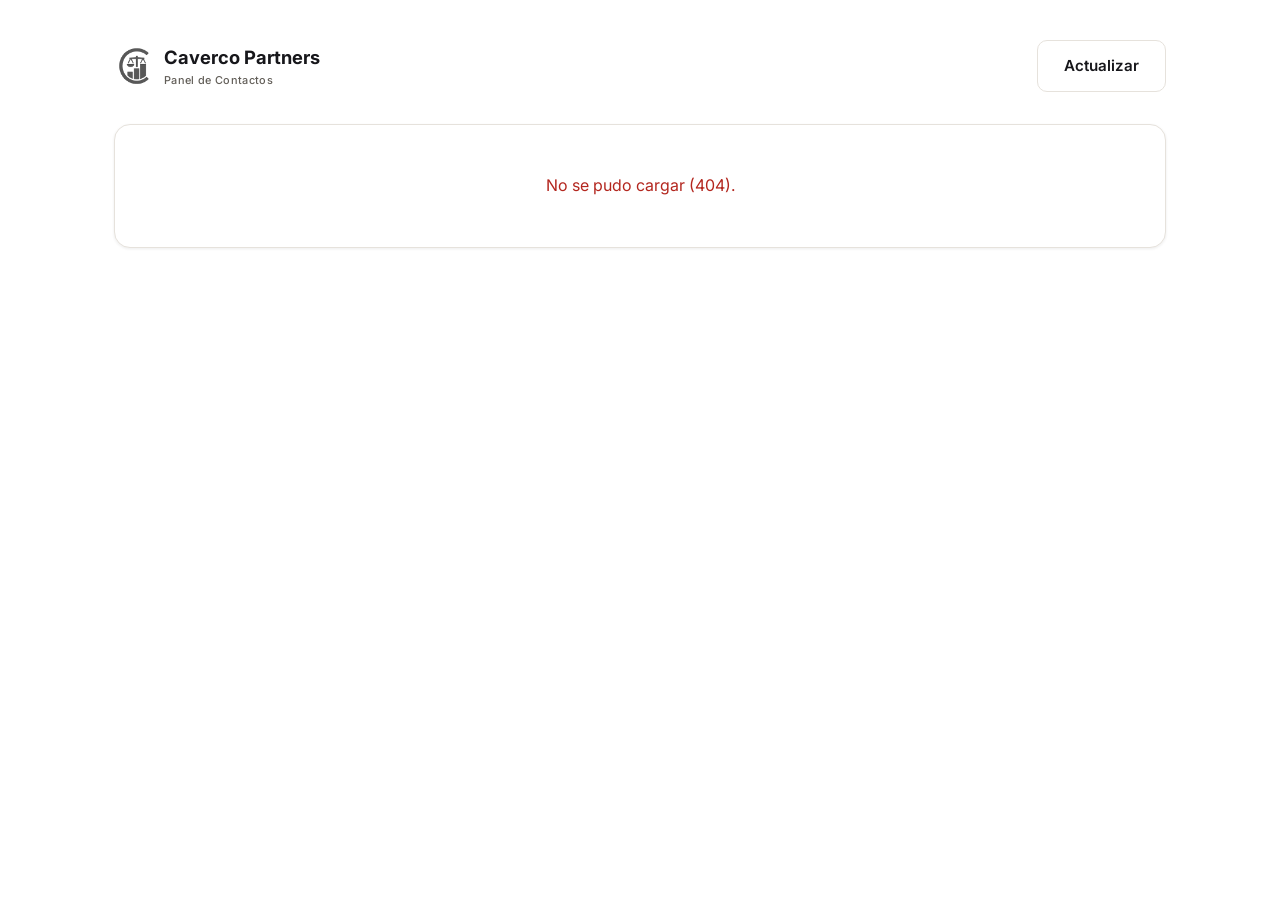
==== admin.html @ cf735ded "Add password-protected admin panel to view contact submissions - admin.html: tabla en el propio siti" ====
<!doctype html>
<html lang="es-CL">
<head>
<meta charset="UTF-8" />
<meta name="viewport" content="width=device-width, initial-scale=1.0" />
<title>Panel de Contactos | Caverco Partners</title>
<meta name="robots" content="noindex, nofollow" />
<link rel="icon" type="image/png" href="assets/favicon.png" />
<link rel="preconnect" href="https://fonts.googleapis.com" />
<link rel="preconnect" href="https://fonts.gstatic.com" crossorigin />
<link href="https://fonts.googleapis.com/css2?family=Inter:wght@400;500;600;700;800&display=swap" rel="stylesheet" />
<link rel="stylesheet" href="css/styles.css" />
<style>
  .admin-wrap { max-width: 1100px; margin: 0 auto; padding: 40px 24px 80px; }
  .admin-header { display: flex; align-items: center; justify-content: space-between; gap: 16px; margin-bottom: 32px; flex-wrap: wrap; }
  .admin-table-card { background: var(--white); border: 1px solid var(--gray-200); border-radius: var(--radius-lg); overflow: hidden; box-shadow: var(--shadow-sm); }
  table.admin-table { width: 100%; border-collapse: collapse; font-size: 0.9rem; }
  table.admin-table th, table.admin-table td { text-align: left; padding: 14px 16px; border-bottom: 1px solid var(--gray-200); vertical-align: top; }
  table.admin-table th { background: var(--gray-50); color: var(--ink); font-weight: 600; font-size: 0.78rem; text-transform: uppercase; letter-spacing: 0.04em; }
  table.admin-table tr:last-child td { border-bottom: none; }
  table.admin-table td.msg { max-width: 340px; white-space: pre-wrap; color: var(--gray-600); }
  .admin-state { padding: 48px 16px; text-align: center; color: var(--gray-600); }
  .admin-state.error { color: #B3261E; }
</style>
</head>
<body>

<div class="admin-wrap">
  <div class="admin-header">
    <div class="brand">
      <img class="brand-mark" src="assets/logo-mark.png" alt="Caverco Partners" />
      <span class="brand-name">Caverco Partners<small>Panel de Contactos</small></span>
    </div>
    <button class="btn btn-outline" id="refresh-btn">Actualizar</button>
  </div>

  <div class="admin-table-card">
    <div id="admin-content">
      <div class="admin-state" id="admin-loading">Cargando contactos...</div>
    </div>
  </div>
</div>

<script>
async function loadContacts() {
  const content = document.getElementById('admin-content');
  content.innerHTML = '<div class="admin-state">Cargando contactos...</div>';
  try {
    const res = await fetch('/api/contacts');
    if (!res.ok) {
      const data = await res.json().catch(() => ({}));
      content.innerHTML = `<div class="admin-state error">${data.error || 'No se pudo cargar (' + res.status + ').'}</div>`;
      return;
    }
    const data = await res.json();
    const contacts = data.contacts || [];
    if (contacts.length === 0) {
      content.innerHTML = '<div class="admin-state">Todavía no hay mensajes registrados.</div>';
      return;
    }
    const rows = contacts.map((c) => `
      <tr>
        <td>${new Date(c.created_at).toLocaleString('es-CL')}</td>
        <td>${escapeHtml(c.name)}</td>
        <td><a href="mailto:${escapeHtml(c.email)}">${escapeHtml(c.email)}</a></td>
        <td>${c.phone ? `<a href="tel:${escapeHtml(c.phone)}">${escapeHtml(c.phone)}</a>` : '—'}</td>
        <td class="msg">${escapeHtml(c.message)}</td>
      </tr>
    `).join('');
    content.innerHTML = `
      <table class="admin-table">
        <thead>
          <tr><th>Fecha</th><th>Nombre</th><th>Email</th><th>Teléfono</th><th>Mensaje</th></tr>
        </thead>
        <tbody>${rows}</tbody>
      </table>
    `;
  } catch (err) {
    content.innerHTML = '<div class="admin-state error">Error de conexión al cargar los contactos.</div>';
  }
}

function escapeHtml(str) {
  const div = document.createElement('div');
  div.textContent = str == null ? '' : String(str);
  return div.innerHTML;
}

document.getElementById('refresh-btn').addEventListener('click', loadContacts);
loadContacts();
</script>
</body>
</html>
---- css/styles.css ----
/* ==========================================================================
   Caverco Partners SpA — Landing Page
   Paleta alineada al ERP: negro/carbón + acento dorado, sobre neutros.
   ========================================================================== */

:root {
  --ink: #17171B;
  --ink-light: #2B2B30;
  --gold: #B8902E;
  --gold-dark: #967512;
  --gold-soft: #F8F0DC;
  --white: #FFFFFF;
  --gray-900: #232220;
  --gray-600: #625E58;
  --gray-400: #948F87;
  --gray-200: #E6E2DC;
  --gray-50: #FAF8F5;
  --whatsapp: #25D366;

  --font-sans: 'Inter', -apple-system, BlinkMacSystemFont, 'Segoe UI', Roboto, Helvetica, Arial, sans-serif;

  --radius-sm: 6px;
  --radius-md: 10px;
  --radius-lg: 16px;

  --shadow-sm: 0 1px 3px rgba(23, 23, 27, 0.08);
  --shadow-md: 0 8px 24px rgba(23, 23, 27, 0.10);
  --shadow-lg: 0 16px 40px rgba(23, 23, 27, 0.14);

  --max-width: 1160px;
}

/* ---- Reset ---- */
*, *::before, *::after { box-sizing: border-box; }
html { scroll-behavior: smooth; }
body, h1, h2, h3, h4, p, ul, ol, figure { margin: 0; }
ul, ol { padding: 0; list-style: none; }
img { max-width: 100%; display: block; }
a { color: inherit; text-decoration: none; }
button { font: inherit; cursor: pointer; }
input, textarea, select { font: inherit; }

body {
  font-family: var(--font-sans);
  color: var(--gray-900);
  background: var(--white);
  line-height: 1.6;
  -webkit-font-smoothing: antialiased;
}

.container {
  max-width: var(--max-width);
  margin: 0 auto;
  padding: 0 24px;
}

section { padding: 88px 0; }
@media (max-width: 720px) {
  section { padding: 56px 0; }
}

h1, h2, h3, h4 { color: var(--ink); font-weight: 700; letter-spacing: -0.01em; }
h1 { font-size: clamp(2.1rem, 4.5vw, 3.1rem); line-height: 1.15; }
h2 { font-size: clamp(1.6rem, 3vw, 2.2rem); line-height: 1.2; }
h3 { font-size: 1.25rem; line-height: 1.3; }

.eyebrow {
  display: inline-block;
  font-size: 0.8rem;
  font-weight: 600;
  letter-spacing: 0.08em;
  text-transform: uppercase;
  color: var(--gold);
  margin-bottom: 12px;
}

.section-head {
  max-width: 680px;
  margin: 0 auto 48px;
  text-align: center;
}
.section-head p { color: var(--gray-600); margin-top: 14px; font-size: 1.05rem; }

.text-center { text-align: center; }

/* ---- Buttons ---- */
.btn {
  display: inline-flex;
  align-items: center;
  gap: 8px;
  padding: 13px 26px;
  border-radius: var(--radius-md);
  font-weight: 600;
  font-size: 0.95rem;
  border: 1px solid transparent;
  transition: transform 0.15s ease, box-shadow 0.15s ease, background-color 0.15s ease, color 0.15s ease;
}
.btn-primary {
  background: var(--ink);
  color: var(--white);
  box-shadow: var(--shadow-sm);
}
.btn-primary:hover { background: var(--ink-light); box-shadow: var(--shadow-md); transform: translateY(-1px); }

.btn-outline {
  background: transparent;
  color: var(--ink);
  border-color: var(--gray-200);
}
.btn-outline:hover { border-color: var(--gold); color: var(--gold); }

.btn-accent {
  background: var(--gold);
  color: var(--white);
}
.btn-accent:hover { background: var(--gold-dark); transform: translateY(-1px); }

.btn-block { width: 100%; justify-content: center; }

/* ---- Top info bar ---- */
.topbar {
  background: var(--gray-50);
  color: var(--gray-600);
  font-size: 0.82rem;
  border-bottom: 1px solid var(--gray-200);
}
.topbar .container {
  display: flex;
  align-items: center;
  justify-content: space-between;
  padding-top: 8px;
  padding-bottom: 8px;
  gap: 16px;
  flex-wrap: wrap;
}
.topbar-contacts {
  display: flex;
  gap: 20px;
  flex-wrap: wrap;
}
.topbar-contacts a {
  display: inline-flex;
  align-items: center;
  gap: 6px;
  color: var(--gray-600);
}
.topbar-contacts a:hover { color: var(--gold); }
.topbar-contacts svg { width: 14px; height: 14px; flex-shrink: 0; }

.topbar-social { display: flex; align-items: center; gap: 12px; }
.topbar-social a {
  display: inline-flex;
  align-items: center;
  justify-content: center;
  width: 28px;
  height: 28px;
  border-radius: 50%;
  background: var(--gold-soft);
  color: var(--gold);
  transition: background-color 0.15s ease;
}
.topbar-social a:hover { background: var(--gray-200); }
.topbar-social svg { width: 15px; height: 15px; }

/* ---- Header / Nav ---- */
.site-header {
  background: var(--white);
  border-bottom: 1px solid var(--gray-200);
  position: sticky;
  top: 0;
  z-index: 100;
}
.navbar {
  display: flex;
  align-items: center;
  justify-content: space-between;
  padding: 16px 0;
  gap: 24px;
}
.brand {
  display: flex;
  align-items: center;
  gap: 10px;
  font-weight: 700;
  font-size: 1.15rem;
  color: var(--ink);
}
.brand-mark {
  width: 40px;
  height: 40px;
  object-fit: contain;
  flex-shrink: 0;
}
.brand-name .full { display: inline; }
.brand small {
  display: block;
  font-size: 0.68rem;
  font-weight: 500;
  color: var(--gray-600);
  letter-spacing: 0.03em;
}

.nav-links {
  display: flex;
  align-items: center;
  gap: 28px;
}
.nav-links a:not(.btn) {
  font-weight: 500;
  font-size: 0.95rem;
  color: var(--gray-900);
  padding: 6px 0;
  border-bottom: 2px solid transparent;
  transition: color 0.15s ease, border-color 0.15s ease;
}
.nav-links a:not(.btn):hover, .nav-links a:not(.btn)[aria-current="page"] {
  color: var(--gold);
  border-color: var(--gold);
}
.nav-links .nav-cta { display: flex; align-items: center; gap: 12px; margin-left: 8px; }

.nav-toggle {
  display: none;
  background: none;
  border: none;
  padding: 8px;
  color: var(--ink);
}
.nav-toggle svg { width: 26px; height: 26px; }

@media (max-width: 880px) {
  .nav-links {
    position: absolute;
    top: 100%;
    left: 0;
    right: 0;
    background: var(--white);
    flex-direction: column;
    align-items: flex-start;
    gap: 4px;
    padding: 12px 24px 24px;
    border-bottom: 1px solid var(--gray-200);
    box-shadow: var(--shadow-md);
    display: none;
  }
  .nav-links.open { display: flex; }
  .nav-links a:not(.btn) { width: 100%; padding: 10px 0; border-bottom: 1px solid var(--gray-50); }
  .nav-links .nav-cta { flex-direction: column; align-items: stretch; width: 100%; margin: 12px 0 0; gap: 10px; }
  .nav-toggle { display: inline-flex; }
}

/* ---- Hero ---- */
.hero {
  background: var(--gray-50);
  padding: 96px 0 80px;
}
.hero-grid {
  display: grid;
  grid-template-columns: 1.1fr 0.9fr;
  gap: 56px;
  align-items: center;
}
@media (max-width: 900px) {
  .hero-grid { grid-template-columns: 1fr; }
  .hero { padding: 56px 0 48px; }
}
.hero p.lead {
  font-size: 1.15rem;
  color: var(--gray-600);
  margin-top: 20px;
  max-width: 540px;
}
.hero-actions {
  display: flex;
  gap: 14px;
  margin-top: 32px;
  flex-wrap: wrap;
}
.hero-stats {
  display: flex;
  gap: 32px;
  margin-top: 48px;
  flex-wrap: wrap;
}
.hero-stats div strong {
  display: block;
  font-size: 1.6rem;
  color: var(--ink);
}
.hero-stats div span { font-size: 0.85rem; color: var(--gray-600); }

.hero-visual {
  background: var(--white);
  border-radius: var(--radius-lg);
  box-shadow: var(--shadow-lg);
  padding: 32px;
  border: 1px solid var(--gray-200);
}
.hero-visual-header {
  display: flex;
  align-items: center;
  gap: 10px;
  padding-bottom: 16px;
  border-bottom: 1px solid var(--gray-200);
  margin-bottom: 16px;
  color: var(--gray-600);
  font-size: 0.85rem;
  font-weight: 600;
}
.hero-visual-header .brand-mark { width: 26px; height: 26px; }
.hero-check-list li {
  display: flex;
  align-items: flex-start;
  gap: 12px;
  padding: 12px 0;
  border-bottom: 1px dashed var(--gray-200);
}
.hero-check-list li:last-child { border-bottom: none; }
.hero-check-list svg {
  width: 20px;
  height: 20px;
  flex-shrink: 0;
  color: var(--gold);
  margin-top: 2px;
}
.hero-check-list strong { display: block; font-size: 0.95rem; color: var(--gray-900); }
.hero-check-list span { font-size: 0.85rem; color: var(--gray-600); }

/* ---- Cards / Services ---- */
.grid-3 {
  display: grid;
  grid-template-columns: repeat(3, 1fr);
  gap: 24px;
}
.grid-2 {
  display: grid;
  grid-template-columns: repeat(2, 1fr);
  gap: 24px;
}
@media (max-width: 880px) {
  .grid-3, .grid-2 { grid-template-columns: 1fr; }
}

.card {
  background: var(--white);
  border: 1px solid var(--gray-200);
  border-radius: var(--radius-lg);
  padding: 32px;
  transition: box-shadow 0.2s ease, transform 0.2s ease;
}
.card:hover { box-shadow: var(--shadow-md); transform: translateY(-2px); }

.card-icon {
  width: 52px;
  height: 52px;
  border-radius: var(--radius-md);
  background: var(--gold-soft);
  color: var(--gold);
  display: flex;
  align-items: center;
  justify-content: center;
  margin-bottom: 20px;
}
.card-icon svg { width: 26px; height: 26px; }

.card h3 { margin-bottom: 10px; }
.card p { color: var(--gray-600); font-size: 0.95rem; }
.card ul { margin-top: 14px; }
.card ul li {
  display: flex;
  gap: 8px;
  color: var(--gray-600);
  font-size: 0.9rem;
  padding: 5px 0;
}
.card ul li svg { width: 16px; height: 16px; color: var(--gold); flex-shrink: 0; margin-top: 3px; }

/* ---- Alt section background ---- */
.section-alt { background: var(--gray-50); }

/* ---- About / Mission Visión Values ---- */
.mv-grid {
  display: grid;
  grid-template-columns: repeat(2, 1fr);
  gap: 24px;
  margin-top: 12px;
}
@media (max-width: 720px) { .mv-grid { grid-template-columns: 1fr; } }
.mv-card {
  background: var(--white);
  border: 1px solid var(--gray-200);
  border-radius: var(--radius-lg);
  padding: 36px;
  box-shadow: var(--shadow-sm);
}
.mv-card svg { color: var(--gold); margin-bottom: 16px; }
.mv-card.alt svg { color: var(--ink); }
.mv-card h3 { color: var(--ink); margin-bottom: 12px; }
.mv-card p { color: var(--gray-600); font-size: 0.98rem; }

.values-grid {
  display: grid;
  grid-template-columns: repeat(5, 1fr);
  gap: 20px;
  margin-top: 48px;
}
@media (max-width: 980px) { .values-grid { grid-template-columns: repeat(3, 1fr); } }
@media (max-width: 620px) { .values-grid { grid-template-columns: repeat(2, 1fr); } }
.value-item { text-align: center; }
.value-item .card-icon { margin: 0 auto 14px; }
.value-item h4 { font-size: 1rem; color: var(--ink); margin-bottom: 6px; }
.value-item p { font-size: 0.85rem; color: var(--gray-600); }

.about-grid {
  display: grid;
  grid-template-columns: 1fr 1fr;
  gap: 56px;
  align-items: center;
}
@media (max-width: 880px) { .about-grid { grid-template-columns: 1fr; } }
.about-grid p { color: var(--gray-600); margin-top: 16px; }
.about-panel {
  background: var(--gray-50);
  border: 1px solid var(--gray-200);
  border-radius: var(--radius-lg);
  padding: 40px;
}
.about-panel ul li {
  display: flex;
  gap: 14px;
  padding: 14px 0;
  border-bottom: 1px solid var(--gray-200);
}
.about-panel ul li:last-child { border-bottom: none; }
.about-panel svg { width: 22px; height: 22px; color: var(--gold); flex-shrink: 0; }
.about-panel strong { display: block; color: var(--ink); font-size: 0.95rem; }
.about-panel span { font-size: 0.85rem; color: var(--gray-600); }

/* ---- CTA banner ---- */
.cta-banner {
  background: var(--white);
  border: 1px solid var(--gray-200);
  border-radius: var(--radius-lg);
  padding: 56px;
  display: flex;
  align-items: center;
  justify-content: space-between;
  gap: 32px;
  flex-wrap: wrap;
  box-shadow: var(--shadow-sm);
}
.cta-banner p { color: var(--gray-600); margin-top: 8px; }

/* ---- Contact page ---- */
.contact-grid {
  display: grid;
  grid-template-columns: 0.9fr 1.1fr;
  gap: 48px;
  align-items: flex-start;
}
@media (max-width: 900px) { .contact-grid { grid-template-columns: 1fr; } }

.contact-info-card {
  background: var(--gray-50);
  border: 1px solid var(--gray-200);
  border-radius: var(--radius-lg);
  padding: 40px;
}
.contact-info-card h3 { color: var(--ink); }
.contact-info-card p { color: var(--gray-600); margin-top: 10px; font-size: 0.95rem; }
.contact-methods { margin-top: 28px; }
.contact-methods li {
  display: flex;
  align-items: flex-start;
  gap: 14px;
  padding: 14px 0;
  border-bottom: 1px solid var(--gray-200);
}
.contact-methods li:last-child { border-bottom: none; }
.contact-methods svg { width: 20px; height: 20px; flex-shrink: 0; margin-top: 2px; color: var(--gold); }
.contact-methods strong { display: block; font-size: 0.9rem; color: var(--ink); }
.contact-methods a, .contact-methods span.value { font-size: 0.92rem; color: var(--gray-600); }
.contact-methods a:hover { color: var(--gold); text-decoration: underline; }

.contact-social {
  display: flex;
  gap: 12px;
  margin-top: 28px;
}
.contact-social a {
  display: inline-flex;
  align-items: center;
  justify-content: center;
  width: 42px;
  height: 42px;
  border-radius: 50%;
  background: var(--gold-soft);
  color: var(--gold);
  transition: background-color 0.15s ease, transform 0.15s ease;
}
.contact-social a:hover { background: var(--gray-200); transform: translateY(-2px); }
.contact-social svg { width: 20px; height: 20px; }

.form-card {
  background: var(--white);
  border: 1px solid var(--gray-200);
  border-radius: var(--radius-lg);
  padding: 40px;
  box-shadow: var(--shadow-sm);
}
.form-row { display: grid; grid-template-columns: 1fr 1fr; gap: 18px; }
@media (max-width: 560px) { .form-row { grid-template-columns: 1fr; } }
.field { margin-bottom: 18px; }
.field label {
  display: block;
  font-size: 0.85rem;
  font-weight: 600;
  color: var(--ink);
  margin-bottom: 6px;
}
.field input, .field textarea {
  width: 100%;
  padding: 12px 14px;
  border: 1px solid var(--gray-200);
  border-radius: var(--radius-sm);
  background: var(--gray-50);
  color: var(--gray-900);
  transition: border-color 0.15s ease, background-color 0.15s ease;
}
.field input:focus, .field textarea:focus {
  outline: none;
  border-color: var(--gold);
  background: var(--white);
}
.field textarea { min-height: 130px; resize: vertical; }
.honeypot { position: absolute; left: -9999px; opacity: 0; height: 0; overflow: hidden; }

.form-status {
  margin-top: 16px;
  padding: 12px 16px;
  border-radius: var(--radius-sm);
  font-size: 0.9rem;
  display: none;
}
.form-status.show { display: block; }
.form-status.success { background: #E7F6EC; color: #1B7A3D; }
.form-status.error { background: #FBEAEA; color: #B3261E; }

/* ---- Footer ---- */
.site-footer {
  background: var(--gray-50);
  color: var(--gray-600);
  padding: 64px 0 24px;
  border-top: 1px solid var(--gray-200);
}
.footer-grid {
  display: grid;
  grid-template-columns: 1.4fr 1fr 1fr 1fr;
  gap: 40px;
}
@media (max-width: 880px) {
  .footer-grid { grid-template-columns: 1fr 1fr; }
}
@media (max-width: 560px) {
  .footer-grid { grid-template-columns: 1fr; }
}
.footer-grid h4 {
  color: var(--ink);
  font-size: 0.9rem;
  text-transform: uppercase;
  letter-spacing: 0.06em;
  margin-bottom: 18px;
}
.footer-brand { display: flex; align-items: center; gap: 10px; margin-bottom: 14px; }
.footer-brand span:not(.brand-mark) { color: var(--ink); font-weight: 700; font-size: 1.05rem; }
.site-footer p { font-size: 0.9rem; line-height: 1.7; }
.footer-links li { padding: 6px 0; }
.footer-links a:hover { color: var(--gold); }
.footer-contact li { display: flex; gap: 10px; padding: 6px 0; font-size: 0.9rem; align-items: flex-start; }
.footer-contact svg { width: 16px; height: 16px; margin-top: 3px; flex-shrink: 0; color: var(--gold); }
.footer-social { display: flex; gap: 10px; margin-top: 16px; }
.footer-social a {
  width: 36px; height: 36px; border-radius: 50%;
  background: var(--gold-soft);
  color: var(--gold);
  display: flex; align-items: center; justify-content: center;
}
.footer-social a:hover { background: var(--gray-200); }
.footer-social svg { width: 17px; height: 17px; }

.footer-bottom {
  margin-top: 48px;
  padding-top: 24px;
  border-top: 1px solid var(--gray-200);
  display: flex;
  justify-content: space-between;
  gap: 12px;
  font-size: 0.82rem;
  flex-wrap: wrap;
}
.footer-bottom a:hover { color: var(--gold); text-decoration: underline; }

/* ---- Floating WhatsApp ---- */
.whatsapp-float {
  position: fixed;
  right: 24px;
  bottom: 24px;
  width: 56px;
  height: 56px;
  border-radius: 50%;
  background: var(--whatsapp);
  display: flex;
  align-items: center;
  justify-content: center;
  box-shadow: var(--shadow-lg);
  z-index: 200;
  transition: transform 0.15s ease;
}
.whatsapp-float:hover { transform: scale(1.06); }
.whatsapp-float svg { width: 28px; height: 28px; color: var(--white); }

/* ---- Page hero (inner pages) ---- */
.page-hero {
  background: var(--gray-50);
  border-bottom: 1px solid var(--gray-200);
  padding: 64px 0;
  text-align: center;
}
.page-hero p { color: var(--gray-600); max-width: 640px; margin: 14px auto 0; }
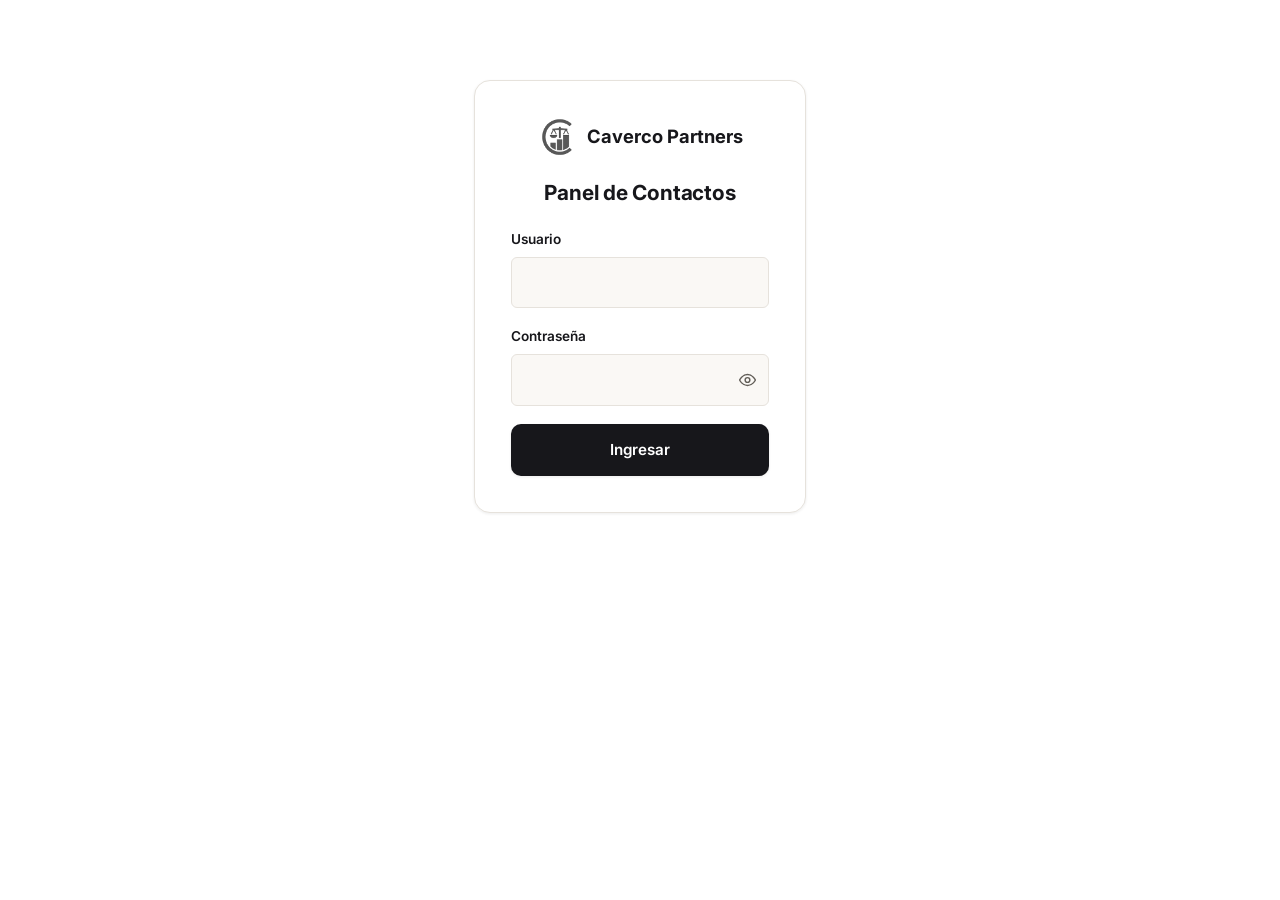
==== commit fac279f0: "Add custom login screen and delete action to the admin panel - admin.html: reemplaza el cuadro nativ" ====
--- a/admin.html
+++ b/admin.html
@@ -13,71 +13,120 @@
 <style>
   .admin-wrap { max-width: 1100px; margin: 0 auto; padding: 40px 24px 80px; }
   .admin-header { display: flex; align-items: center; justify-content: space-between; gap: 16px; margin-bottom: 32px; flex-wrap: wrap; }
+  .admin-header-actions { display: flex; gap: 10px; }
   .admin-table-card { background: var(--white); border: 1px solid var(--gray-200); border-radius: var(--radius-lg); overflow: hidden; box-shadow: var(--shadow-sm); }
   table.admin-table { width: 100%; border-collapse: collapse; font-size: 0.9rem; }
   table.admin-table th, table.admin-table td { text-align: left; padding: 14px 16px; border-bottom: 1px solid var(--gray-200); vertical-align: top; }
   table.admin-table th { background: var(--gray-50); color: var(--ink); font-weight: 600; font-size: 0.78rem; text-transform: uppercase; letter-spacing: 0.04em; }
   table.admin-table tr:last-child td { border-bottom: none; }
-  table.admin-table td.msg { max-width: 340px; white-space: pre-wrap; color: var(--gray-600); }
+  table.admin-table td.msg { max-width: 320px; white-space: pre-wrap; color: var(--gray-600); }
+  table.admin-table td.actions { width: 1%; white-space: nowrap; }
+  .icon-btn { display: inline-flex; align-items: center; justify-content: center; width: 34px; height: 34px; border-radius: var(--radius-sm); border: 1px solid var(--gray-200); background: var(--white); color: var(--gray-600); }
+  .icon-btn:hover { border-color: #B3261E; color: #B3261E; background: #FBEAEA; }
+  .icon-btn svg { width: 17px; height: 17px; }
   .admin-state { padding: 48px 16px; text-align: center; color: var(--gray-600); }
   .admin-state.error { color: #B3261E; }
+
+  .login-wrap { max-width: 380px; margin: 80px auto; padding: 0 24px; }
+  .login-card { background: var(--white); border: 1px solid var(--gray-200); border-radius: var(--radius-lg); padding: 36px; box-shadow: var(--shadow-sm); }
+  .login-card .brand { justify-content: center; margin-bottom: 24px; }
+  .login-card h1 { font-size: 1.3rem; text-align: center; margin-bottom: 24px; }
+  .field-password-wrap { position: relative; }
+  .field-password-wrap input { padding-right: 44px; }
+  .toggle-password { position: absolute; right: 6px; top: 50%; transform: translateY(-50%); background: none; border: none; padding: 6px; color: var(--gray-600); display: flex; }
+  .toggle-password svg { width: 19px; height: 19px; }
+  .login-error { margin-top: 14px; font-size: 0.88rem; color: #B3261E; display: none; }
+  .login-error.show { display: block; }
 </style>
 </head>
 <body>
 
-<div class="admin-wrap">
+<div id="login-view" class="login-wrap">
+  <div class="login-card">
+    <div class="brand">
+      <img class="brand-mark" src="assets/logo-mark.png" alt="Caverco Partners" />
+      <span class="brand-name">Caverco Partners</span>
+    </div>
+    <h1>Panel de Contactos</h1>
+    <form id="login-form">
+      <div class="field">
+        <label for="login-user">Usuario</label>
+        <input type="text" id="login-user" name="user" autocomplete="username" required />
+      </div>
+      <div class="field">
+        <label for="login-pass">Contraseña</label>
+        <div class="field-password-wrap">
+          <input type="password" id="login-pass" name="pass" autocomplete="current-password" required />
+          <button type="button" class="toggle-password" id="toggle-password" aria-label="Mostrar contraseña">
+            <svg viewBox="0 0 24 24" fill="none" stroke="currentColor" stroke-width="1.8" stroke-linecap="round" stroke-linejoin="round"><path d="M2 12s3.6-7 10-7 10 7 10 7-3.6 7-10 7-10-7-10-7Z"/><circle cx="12" cy="12" r="3"/></svg>
+          </button>
+        </div>
+      </div>
+      <button type="submit" class="btn btn-primary btn-block">Ingresar</button>
+      <div class="login-error" id="login-error"></div>
+    </form>
+  </div>
+</div>
+
+<div id="panel-view" class="admin-wrap" style="display:none;">
   <div class="admin-header">
     <div class="brand">
       <img class="brand-mark" src="assets/logo-mark.png" alt="Caverco Partners" />
       <span class="brand-name">Caverco Partners<small>Panel de Contactos</small></span>
     </div>
-    <button class="btn btn-outline" id="refresh-btn">Actualizar</button>
+    <div class="admin-header-actions">
+      <button class="btn btn-outline" id="refresh-btn">Actualizar</button>
+      <button class="btn btn-outline" id="logout-btn">Cerrar sesión</button>
+    </div>
   </div>
 
   <div class="admin-table-card">
     <div id="admin-content">
-      <div class="admin-state" id="admin-loading">Cargando contactos...</div>
+      <div class="admin-state">Cargando contactos...</div>
     </div>
   </div>
 </div>
 
 <script>
-async function loadContacts() {
-  const content = document.getElementById('admin-content');
-  content.innerHTML = '<div class="admin-state">Cargando contactos...</div>';
-  try {
-    const res = await fetch('/api/contacts');
-    if (!res.ok) {
-      const data = await res.json().catch(() => ({}));
-      content.innerHTML = `<div class="admin-state error">${data.error || 'No se pudo cargar (' + res.status + ').'}</div>`;
-      return;
-    }
-    const data = await res.json();
-    const contacts = data.contacts || [];
-    if (contacts.length === 0) {
-      content.innerHTML = '<div class="admin-state">Todavía no hay mensajes registrados.</div>';
-      return;
-    }
-    const rows = contacts.map((c) => `
-      <tr>
-        <td>${new Date(c.created_at).toLocaleString('es-CL')}</td>
-        <td>${escapeHtml(c.name)}</td>
-        <td><a href="mailto:${escapeHtml(c.email)}">${escapeHtml(c.email)}</a></td>
-        <td>${c.phone ? `<a href="tel:${escapeHtml(c.phone)}">${escapeHtml(c.phone)}</a>` : '—'}</td>
-        <td class="msg">${escapeHtml(c.message)}</td>
-      </tr>
-    `).join('');
-    content.innerHTML = `
-      <table class="admin-table">
-        <thead>
-          <tr><th>Fecha</th><th>Nombre</th><th>Email</th><th>Teléfono</th><th>Mensaje</th></tr>
-        </thead>
-        <tbody>${rows}</tbody>
-      </table>
-    `;
-  } catch (err) {
-    content.innerHTML = '<div class="admin-state error">Error de conexión al cargar los contactos.</div>';
-  }
+const EYE_OPEN = '<svg viewBox="0 0 24 24" fill="none" stroke="currentColor" stroke-width="1.8" stroke-linecap="round" stroke-linejoin="round"><path d="M2 12s3.6-7 10-7 10 7 10 7-3.6 7-10 7-10-7-10-7Z"/><circle cx="12" cy="12" r="3"/></svg>';
+const EYE_CLOSED = '<svg viewBox="0 0 24 24" fill="none" stroke="currentColor" stroke-width="1.8" stroke-linecap="round" stroke-linejoin="round"><path d="M2 12s3.6-7 10-7 10 7 10 7-3.6 7-10 7-10-7-10-7Z"/><circle cx="12" cy="12" r="3"/><path d="M3 3l18 18"/></svg>';
+const TRASH_ICON = '<svg viewBox="0 0 24 24" fill="none" stroke="currentColor" stroke-width="1.8" stroke-linecap="round" stroke-linejoin="round"><path d="M4 7h16M9 7V4.5A1.5 1.5 0 0 1 10.5 3h3A1.5 1.5 0 0 1 15 4.5V7M6 7l1 13a2 2 0 0 0 2 2h6a2 2 0 0 0 2-2l1-13"/></svg>';
+
+const STORAGE_KEY = 'caverco_admin_auth';
+
+const loginView = document.getElementById('login-view');
+const panelView = document.getElementById('panel-view');
+const loginForm = document.getElementById('login-form');
+const loginError = document.getElementById('login-error');
+
+document.getElementById('toggle-password').addEventListener('click', (e) => {
+  const btn = e.currentTarget;
+  const input = document.getElementById('login-pass');
+  const showing = input.type === 'text';
+  input.type = showing ? 'password' : 'text';
+  btn.innerHTML = showing ? EYE_OPEN : EYE_CLOSED;
+  btn.setAttribute('aria-label', showing ? 'Mostrar contraseña' : 'Ocultar contraseña');
+});
+document.getElementById('toggle-password').innerHTML = EYE_OPEN;
+
+function showLoginError(msg) {
+  loginError.textContent = msg;
+  loginError.classList.add('show');
+}
+
+function authHeader() {
+  return sessionStorage.getItem(STORAGE_KEY);
+}
+
+async function tryLoadWithAuth(header) {
+  const res = await fetch('/api/contacts', { headers: { Authorization: header } });
+  if (res.status === 401) return { ok: false, expired: true };
+  if (!res.ok) {
+    const data = await res.json().catch(() => ({}));
+    return { ok: false, error: data.error || `Error (${res.status}).` };
+  }
+  const data = await res.json();
+  return { ok: true, contacts: data.contacts || [] };
 }
 
 function escapeHtml(str) {
@@ -86,8 +135,116 @@
   return div.innerHTML;
 }
 
+function renderContacts(contacts) {
+  const content = document.getElementById('admin-content');
+  if (contacts.length === 0) {
+    content.innerHTML = '<div class="admin-state">Todavía no hay mensajes registrados.</div>';
+    return;
+  }
+  const rows = contacts.map((c) => `
+    <tr data-id="${c.id}">
+      <td>${new Date(c.created_at).toLocaleString('es-CL')}</td>
+      <td>${escapeHtml(c.name)}</td>
+      <td><a href="mailto:${escapeHtml(c.email)}">${escapeHtml(c.email)}</a></td>
+      <td>${c.phone ? `<a href="tel:${escapeHtml(c.phone)}">${escapeHtml(c.phone)}</a>` : '—'}</td>
+      <td class="msg">${escapeHtml(c.message)}</td>
+      <td class="actions"><button class="icon-btn delete-btn" data-id="${c.id}" aria-label="Eliminar contacto">${TRASH_ICON}</button></td>
+    </tr>
+  `).join('');
+  content.innerHTML = `
+    <table class="admin-table">
+      <thead>
+        <tr><th>Fecha</th><th>Nombre</th><th>Email</th><th>Teléfono</th><th>Mensaje</th><th></th></tr>
+      </thead>
+      <tbody>${rows}</tbody>
+    </table>
+  `;
+  content.querySelectorAll('.delete-btn').forEach((btn) => {
+    btn.addEventListener('click', () => deleteContact(btn.dataset.id));
+  });
+}
+
+async function deleteContact(id) {
+  if (!confirm('¿Eliminar este contacto? Esta acción no se puede deshacer.')) return;
+  try {
+    const res = await fetch(`/api/contacts/${id}`, {
+      method: 'DELETE',
+      headers: { Authorization: authHeader() },
+    });
+    if (res.status === 401) {
+      sessionStorage.removeItem(STORAGE_KEY);
+      showPanel(false);
+      return;
+    }
+    if (!res.ok) {
+      alert('No se pudo eliminar el contacto.');
+      return;
+    }
+    loadContacts();
+  } catch (err) {
+    alert('Error de conexión al eliminar.');
+  }
+}
+
+async function loadContacts() {
+  const content = document.getElementById('admin-content');
+  content.innerHTML = '<div class="admin-state">Cargando contactos...</div>';
+  const header = authHeader();
+  if (!header) { showPanel(false); return; }
+  const result = await tryLoadWithAuth(header);
+  if (result.expired) {
+    sessionStorage.removeItem(STORAGE_KEY);
+    showPanel(false);
+    return;
+  }
+  if (!result.ok) {
+    content.innerHTML = `<div class="admin-state error">${result.error}</div>`;
+    return;
+  }
+  renderContacts(result.contacts);
+}
+
+function showPanel(show) {
+  loginView.style.display = show ? 'none' : 'block';
+  panelView.style.display = show ? 'block' : 'none';
+}
+
+loginForm.addEventListener('submit', async (e) => {
+  e.preventDefault();
+  loginError.classList.remove('show');
+  const user = document.getElementById('login-user').value.trim();
+  const pass = document.getElementById('login-pass').value;
+  const header = 'Basic ' + btoa(`${user}:${pass}`);
+  const submitBtn = loginForm.querySelector('button[type="submit"]');
+  submitBtn.disabled = true;
+  const result = await tryLoadWithAuth(header).catch(() => ({ ok: false, error: 'Error de conexión.' }));
+  submitBtn.disabled = false;
+  if (result.expired) {
+    showLoginError('Usuario o contraseña incorrectos.');
+    return;
+  }
+  if (!result.ok) {
+    showLoginError(result.error || 'Error desconocido.');
+    return;
+  }
+  sessionStorage.setItem(STORAGE_KEY, header);
+  showPanel(true);
+  renderContacts(result.contacts);
+});
+
 document.getElementById('refresh-btn').addEventListener('click', loadContacts);
-loadContacts();
+document.getElementById('logout-btn').addEventListener('click', () => {
+  sessionStorage.removeItem(STORAGE_KEY);
+  showPanel(false);
+});
+
+// Al cargar la página, si hay sesión guardada, intenta usarla directo.
+if (authHeader()) {
+  showPanel(true);
+  loadContacts();
+} else {
+  showPanel(false);
+}
 </script>
 </body>
 </html>
